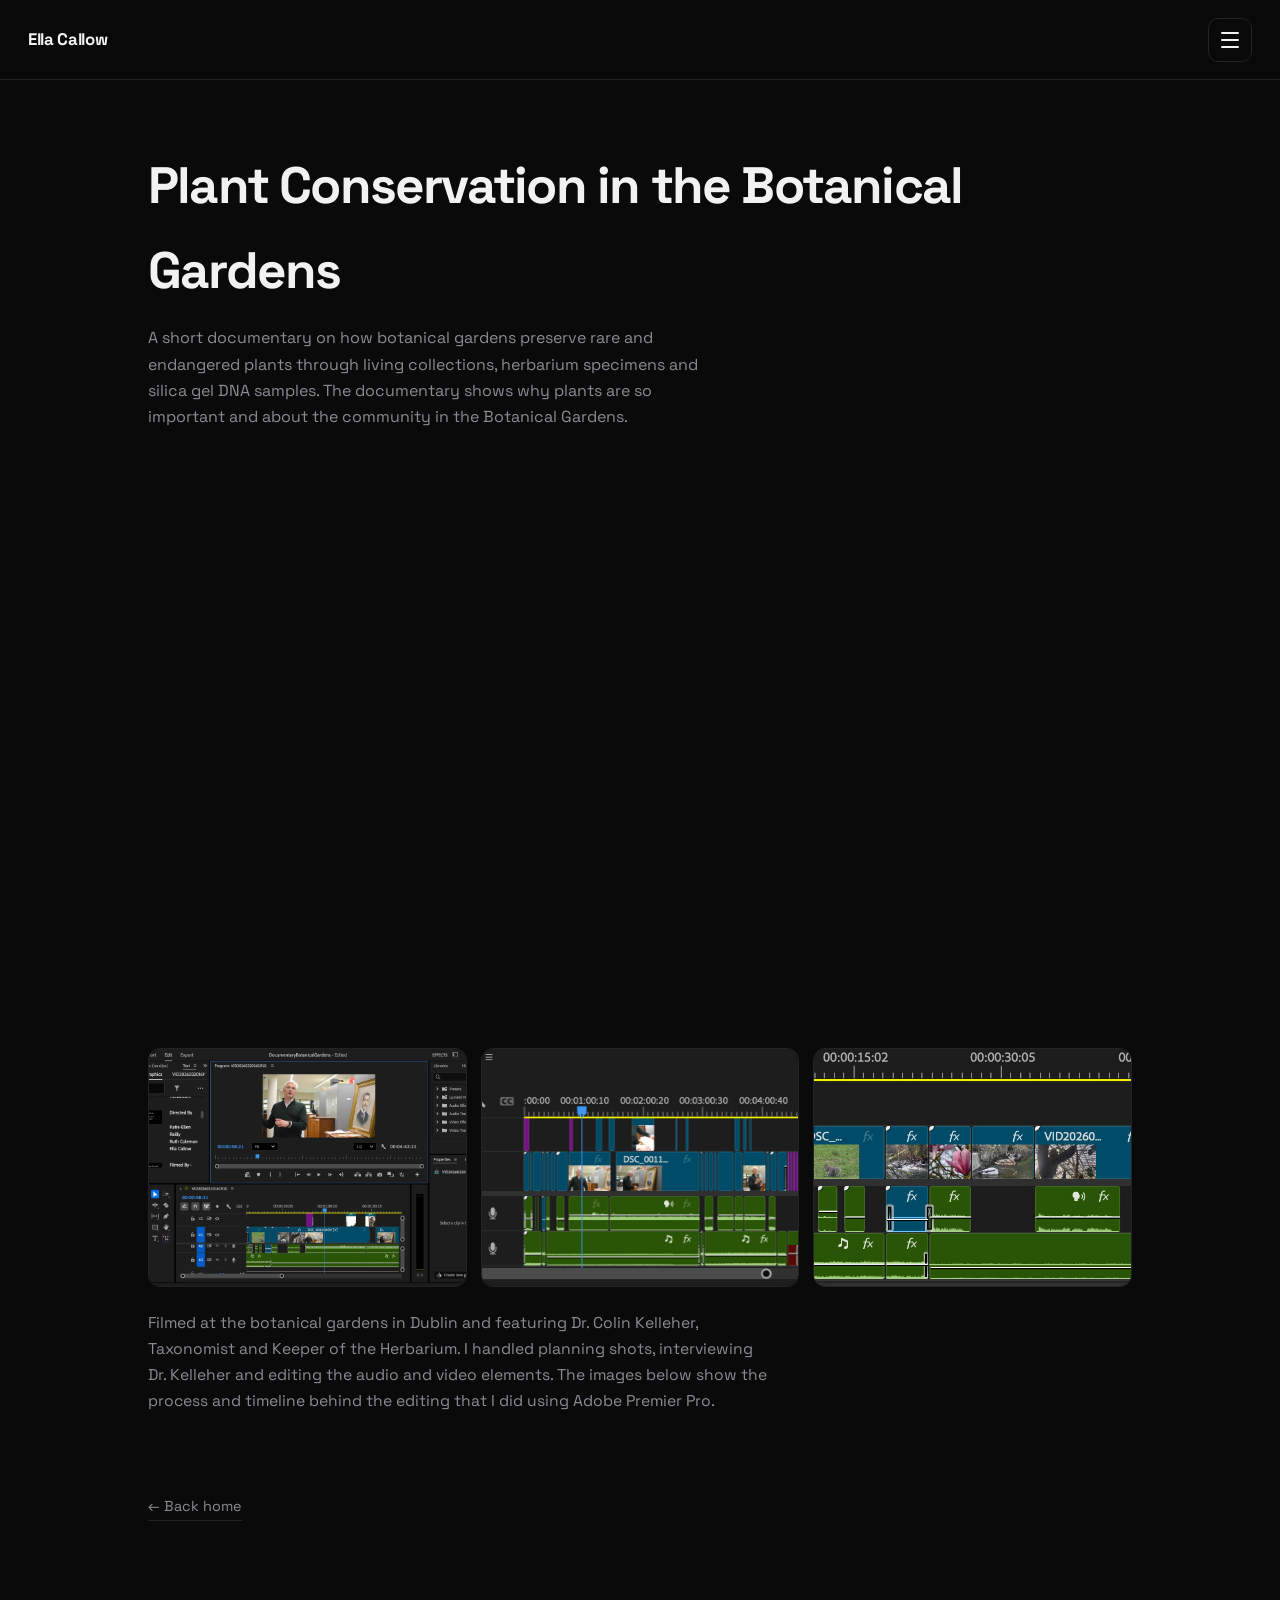
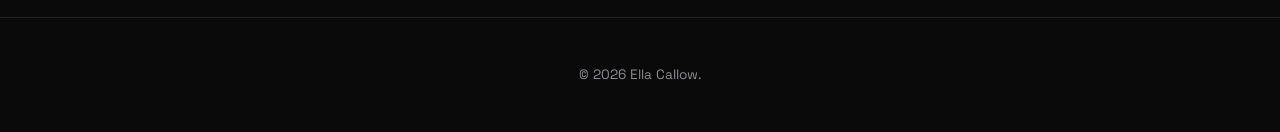
==== documentary.html @ ead614d4 "Add files via upload" ====
<!DOCTYPE html>
<html lang="en">
<head>
  <meta charset="UTF-8">
  <meta name="viewport" content="width=device-width, initial-scale=1.0">
  <title>Documentary</title>
  <link rel="stylesheet" href="style.css">
</head>
<body>

  <header class="bar">
    <a href="index.html" class="logo">Ella Callow</a>
    <button class="burger" aria-label="Open menu" aria-expanded="false">
      <span></span><span></span><span></span>
    </button>
  </header>

  <aside class="drawer">
    <nav>
      <a href="index.html">Home</a>
      <a href="documentary.html" class="active">Documentary</a>
      <a href="illustration.html">Illustration</a>
      <a href="ux.html">UX &amp; Product</a>
      <a href="web.html">Web</a>
    </nav>
    <div class="meta">
      <p>Creative Digital Media<br>TUD Blanchardstown</p>
      <p><a href="mailto:ellalilyrosecallow1@gmail.com">ellalilyrosecallow1@gmail.com</a></p>
    </div>
  </aside>
  <div class="scrim"></div>

  <main>
    <div class="page-head">
      <h1>Plant Conservation in the Botanical Gardens</h1>
      <p>A short documentary on how botanical gardens preserve rare and endangered plants through living collections, herbarium specimens and silica gel DNA samples. The documentary shows why plants are so important and about the community in the Botanical Gardens.</p>
    </div>

    <div class="embed">
      <iframe src="https://www.youtube.com/embed/Db2B6GoKUuI"
              title="Plant Conservation in The Botanical Gardens"
              allowfullscreen loading="lazy"></iframe>
    </div>

    <div class="thumbs">
      <img src="images/doc1.jpg" alt="Editing timeline">
      <img src="images/doc2.jpg" alt="Editing timeline">
      <img src="images/doc3.jpg" alt="Editing timeline">
    </div>

    <p class="caption">
      Filmed at the botanical gardens in Dublin and featuring Dr. Colin Kelleher, Taxonomist and Keeper of the Herbarium. I handled planning shots, interviewing Dr. Kelleher and editing the audio and video elements. The images below show the process and timeline behind the editing that I did using Adobe Premier Pro.
    </p>
      
      

    <a href="index.html" class="back">← Back home</a>
  </main>

  <footer>
    <p>&copy; 2026 Ella Callow.</p>
  </footer>

  <script src="script.js"></script>
</body>
</html>
---- style.css ----
@import url('https://fonts.googleapis.com/css2?family=Space+Grotesk:wght@400;500;700&display=swap');

:root {
  --bg: #0a0a0b;
  --surface: #141416;
  --ink: #f2f2f3;
  --muted: #8b8b93;
  --line: #232326;
  --accent: #ff6fae;
  --max: 1040px;
}

* { box-sizing: border-box; }

html { scroll-behavior: smooth; }

body {
  margin: 0;
  background: var(--bg);
  color: var(--ink);
  font-family: 'Space Grotesk', -apple-system, BlinkMacSystemFont, sans-serif;
  line-height: 1.65;
  -webkit-font-smoothing: antialiased;
}

a { color: inherit; }


.bar {
  position: sticky;
  top: 0;
  z-index: 50;
  display: flex;
  align-items: center;
  justify-content: space-between;
  padding: 1.1rem 1.75rem;
  background: rgba(10, 10, 11, 0.85);
  backdrop-filter: blur(12px);
  border-bottom: 1px solid var(--line);
}

.bar .logo {
  font-weight: 700;
  letter-spacing: -0.02em;
  text-decoration: none;
  font-size: 1.05rem;
}


.burger {
  width: 44px;
  height: 44px;
  display: grid;
  place-content: center;
  gap: 5px;
  background: none;
  border: 1px solid var(--line);
  border-radius: 10px;
  cursor: pointer;
  padding: 0;
  transition: border-color 0.2s;
}

.burger:hover { border-color: var(--muted); }

.burger span {
  display: block;
  width: 18px;
  height: 2px;
  background: var(--ink);
  border-radius: 2px;
  transition: transform 0.3s, opacity 0.3s;
}

.burger.open span:nth-child(1) { transform: translateY(7px) rotate(45deg); }
.burger.open span:nth-child(2) { opacity: 0; }
.burger.open span:nth-child(3) { transform: translateY(-7px) rotate(-45deg); }


.drawer {
  position: fixed;
  top: 0;
  right: 0;
  height: 100%;
  width: min(340px, 85vw);
  background: var(--surface);
  border-left: 1px solid var(--line);
  padding: 6rem 2rem 2rem;
  transform: translateX(100%);
  transition: transform 0.35s cubic-bezier(0.4, 0, 0.2, 1);
  z-index: 60;
  overflow-y: auto;
}

.drawer.open { transform: translateX(0); }

.drawer nav { display: flex; flex-direction: column; gap: 0.25rem; }

.drawer nav a {
  text-decoration: none;
  font-size: 1.5rem;
  font-weight: 500;
  letter-spacing: -0.02em;
  padding: 0.6rem 0;
  color: var(--muted);
  transition: color 0.2s, transform 0.2s;
}

.drawer nav a:hover,
.drawer nav a.active {
  color: var(--ink);
  transform: translateX(6px);
}

.drawer nav a.active { color: var(--accent); }

.drawer .meta {
  margin-top: 3rem;
  padding-top: 1.5rem;
  border-top: 1px solid var(--line);
  font-size: 0.85rem;
  color: var(--muted);
}

.drawer .meta a { text-decoration: none; }
.drawer .meta a:hover { color: var(--ink); }

.scrim {
  position: fixed;
  inset: 0;
  background: rgba(0, 0, 0, 0.6);
  opacity: 0;
  pointer-events: none;
  transition: opacity 0.35s;
  z-index: 55;
}

.scrim.open { opacity: 1; pointer-events: auto; }


main { max-width: var(--max); margin: 0 auto; padding: 0 1.75rem 6rem; }


.intro {
  display: grid;
  grid-template-columns: 1.4fr 1fr;
  gap: 3.5rem;
  align-items: center;
  padding: 5rem 0 4rem;
}

.intro h1 {
  font-size: clamp(2.4rem, 6vw, 4rem);
  line-height: 1.05;
  letter-spacing: -0.035em;
  margin: 0 0 1.25rem;
}

.intro h1 em {
  font-style: normal;
  color: var(--accent);
}

.intro p { color: var(--muted); font-size: 1.05rem; max-width: 46ch; }

.portrait {
  aspect-ratio: 3 / 4;
  border-radius: 14px;
  overflow: hidden;
  background: var(--surface);
  border: 1px solid var(--line);
}

.portrait img { width: 100%; height: 100%; object-fit: cover; display: block; }

.bio { border-top: 1px solid var(--line); padding-top: 3rem; }
.bio h2 { font-size: 1.1rem; letter-spacing: 0.08em; text-transform: uppercase; color: var(--muted); font-weight: 500; margin: 0 0 1.25rem; }
.bio p { max-width: 62ch; }

.tools { display: flex; flex-wrap: wrap; gap: 0.5rem; margin-top: 1.5rem; padding: 0; list-style: none; }

.tools li {
  font-size: 0.85rem;
  padding: 0.35rem 0.8rem;
  border: 1px solid var(--line);
  border-radius: 999px;
  color: var(--muted);
}


.page-head { padding: 4rem 0 2.5rem; }

.page-head h1 {
  font-size: clamp(2rem, 5vw, 3.2rem);
  letter-spacing: -0.035em;
  margin: 0 0 0.75rem;
}

.page-head p { color: var(--muted); max-width: 58ch; margin: 0; }

.embed { position: relative; aspect-ratio: 16 / 9; margin-bottom: 1.5rem; }

.embed iframe {
  position: absolute;
  inset: 0;
  width: 100%;
  height: 100%;
  border: 0;
  border-radius: 12px;
}

.thumbs {
  display: grid;
  grid-template-columns: repeat(auto-fit, minmax(220px, 1fr));
  gap: 0.85rem;
  margin-bottom: 1.5rem;
}

.thumbs img {
  width: 100%;
  aspect-ratio: 4 / 3;
  object-fit: cover;
  display: block;
  border-radius: 12px;
  border: 1px solid var(--line);
  background: var(--surface);
}

.flow {
  width: 100%;
  height: auto;
  display: block;
  border-radius: 12px;
  border: 1px solid var(--line);
  background: var(--surface);
}


.flow { margin-bottom: 1.25rem; }

.caption { color: var(--muted); font-size: 0.98rem; max-width: 62ch; }

h3.sub {
  font-size: 1.15rem;
  margin: 3rem 0 1rem;
  letter-spacing: -0.01em;
}

.back {
  display: inline-block;
  margin-top: 4rem;
  font-size: 0.9rem;
  color: var(--muted);
  text-decoration: none;
  border-bottom: 1px solid var(--line);
  padding-bottom: 2px;
}

.back:hover { color: var(--ink); border-color: var(--ink); }

footer {
  border-top: 1px solid var(--line);
  padding: 2rem 1.75rem;
  text-align: center;
  color: var(--muted);
  font-size: 0.85rem;
}

@media (max-width: 760px) {
  .intro { grid-template-columns: 1fr; gap: 2rem; padding: 3rem 0 2.5rem; }
  .portrait { max-width: 280px; }
  main { padding: 0 1.25rem 4rem; }
  .bar { padding: 0.9rem 1.25rem; }
}
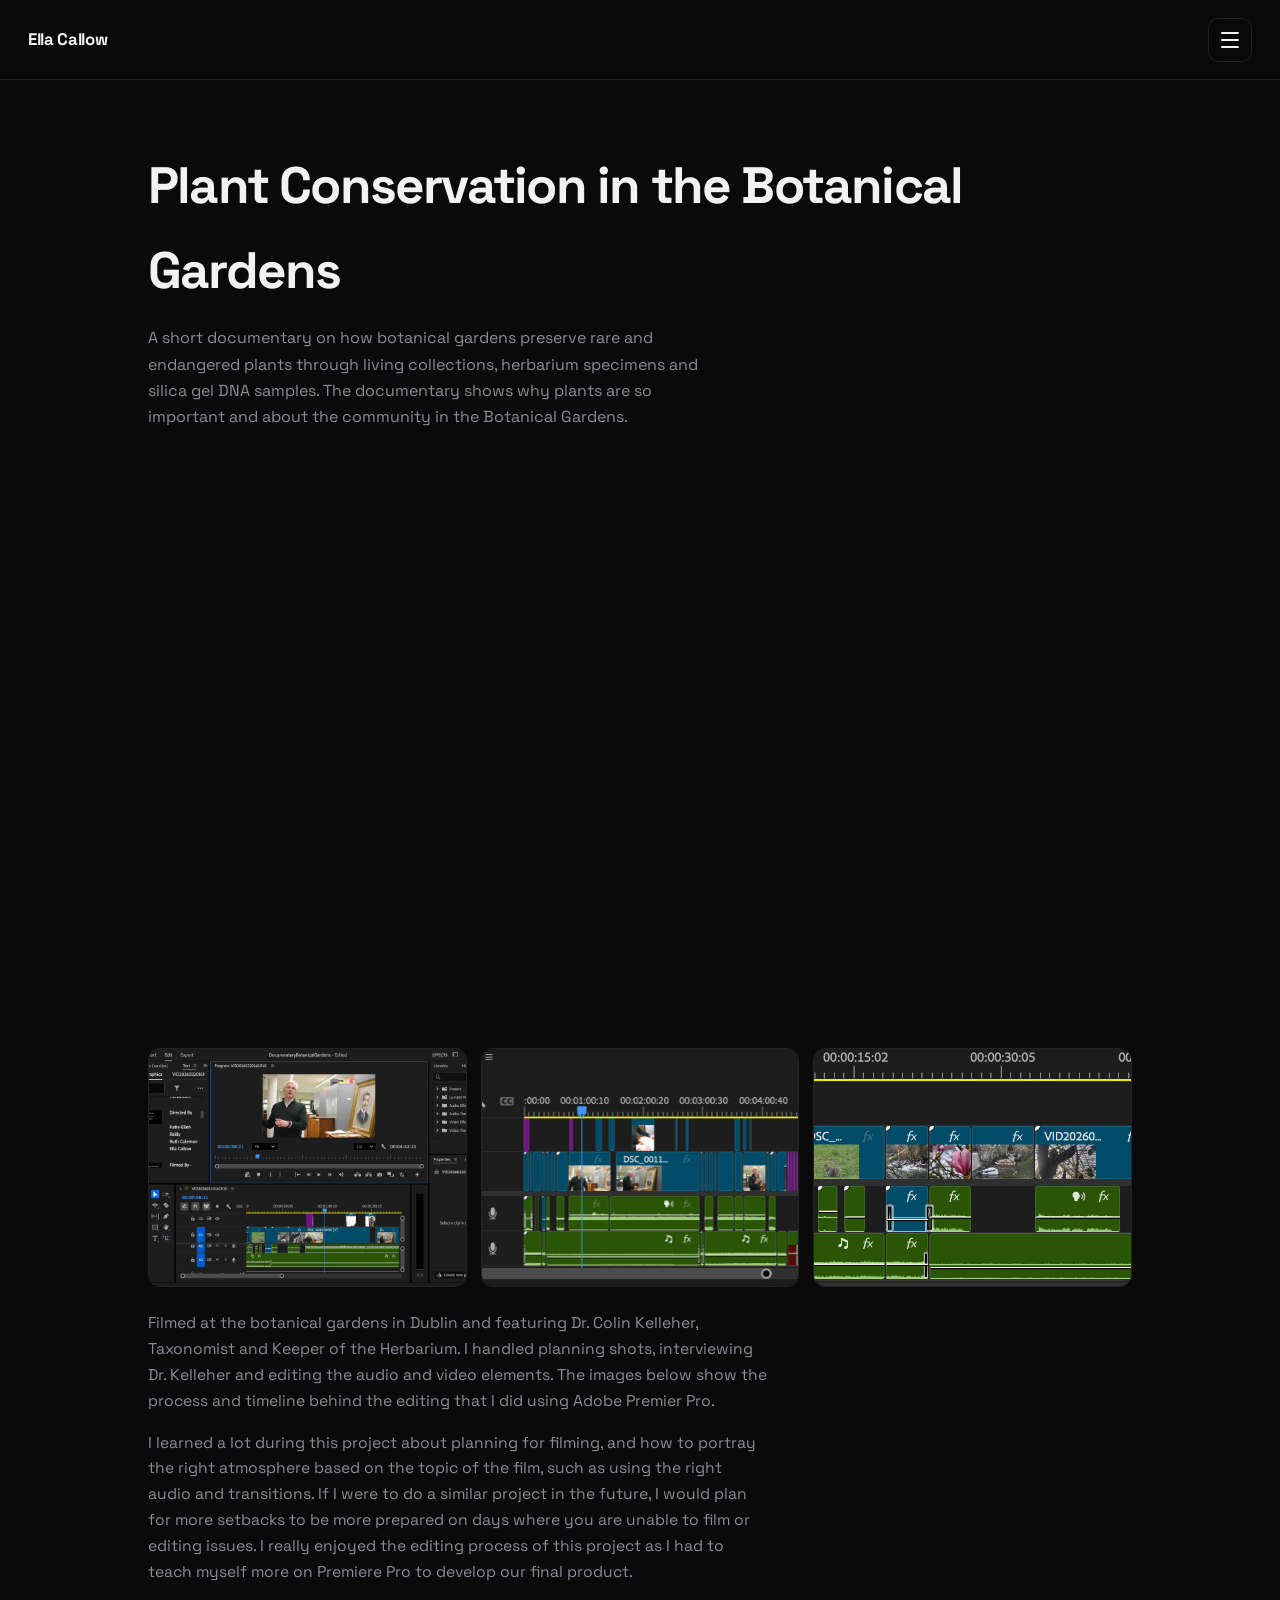
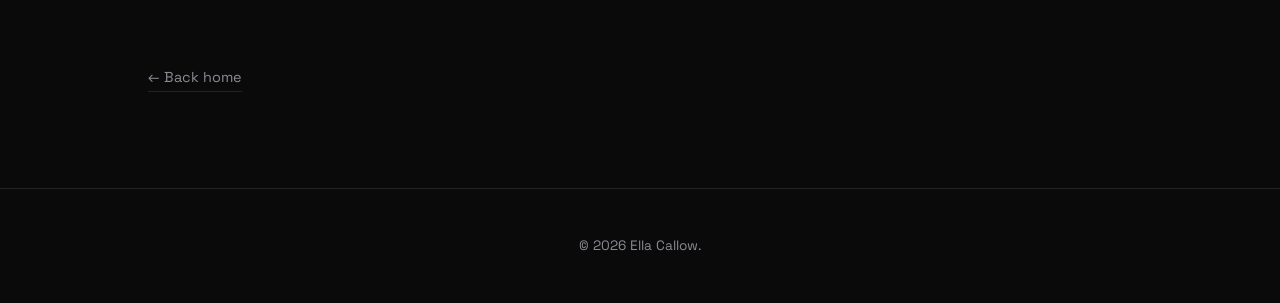
==== commit 89810227: "Add files via upload" ====
--- a/documentary.html
+++ b/documentary.html
@@ -4,6 +4,7 @@
   <meta charset="UTF-8">
   <meta name="viewport" content="width=device-width, initial-scale=1.0">
   <title>Documentary</title>
+  <link rel="icon" type="image/png" href="favicon.png">
   <link rel="stylesheet" href="style.css">
 </head>
 <body>
@@ -22,10 +23,10 @@
       <a href="illustration.html">Illustration</a>
       <a href="ux.html">UX &amp; Product</a>
       <a href="web.html">Web</a>
+      <a href="contact.html">Contact</a>
     </nav>
     <div class="meta">
       <p>Creative Digital Media<br>TUD Blanchardstown</p>
-      <p><a href="mailto:ellalilyrosecallow1@gmail.com">ellalilyrosecallow1@gmail.com</a></p>
     </div>
   </aside>
   <div class="scrim"></div>
@@ -52,6 +53,10 @@
       Filmed at the botanical gardens in Dublin and featuring Dr. Colin Kelleher, Taxonomist and Keeper of the Herbarium. I handled planning shots, interviewing Dr. Kelleher and editing the audio and video elements. The images below show the process and timeline behind the editing that I did using Adobe Premier Pro.
     </p>
       
+    <p class="caption">
+      I learned a lot during this project about planning for filming, and how to portray the right atmosphere based on the topic of the film, such as using the right audio and transitions. If I were to do a similar project in the future, I would plan for more setbacks to be more prepared on days where you are unable to film or editing issues. I really enjoyed the editing process of this project as I had to teach myself more on Premiere Pro to develop our final product.
+    </p>
+      
       
 
     <a href="index.html" class="back">← Back home</a>
--- a/style.css
+++ b/style.css
@@ -226,6 +226,13 @@
   background: var(--surface);
 }
 
+.thumbs-fit img {
+
+  object-fit: contain;
+  background: transparent;
+}
+
+
 .flow {
   width: 100%;
   height: auto;
@@ -272,3 +279,40 @@
   main { padding: 0 1.25rem 4rem; }
   .bar { padding: 0.9rem 1.25rem; }
 }
+
+.contact-list {
+  display: grid;
+  gap: 0.85rem;
+  max-width: 620px;
+  margin-top: 1rem;
+}
+
+.contact-card {
+  display: flex;
+  flex-direction: column;
+  gap: 0.3rem;
+  padding: 1.4rem 1.6rem;
+  border: 1px solid var(--line);
+  border-radius: 12px;
+  text-decoration: none;
+  background: var(--surface);
+  transition: border-color 0.2s, transform 0.2s;
+}
+
+.contact-card:hover {
+  border-color: var(--accent);
+  transform: translateY(-2px);
+}
+
+.contact-label {
+  font-size: 0.78rem;
+  letter-spacing: 0.1em;
+  text-transform: uppercase;
+  color: var(--muted);
+}
+
+.contact-value {
+  font-size: 1.05rem;
+  color: var(--ink);
+}
+
